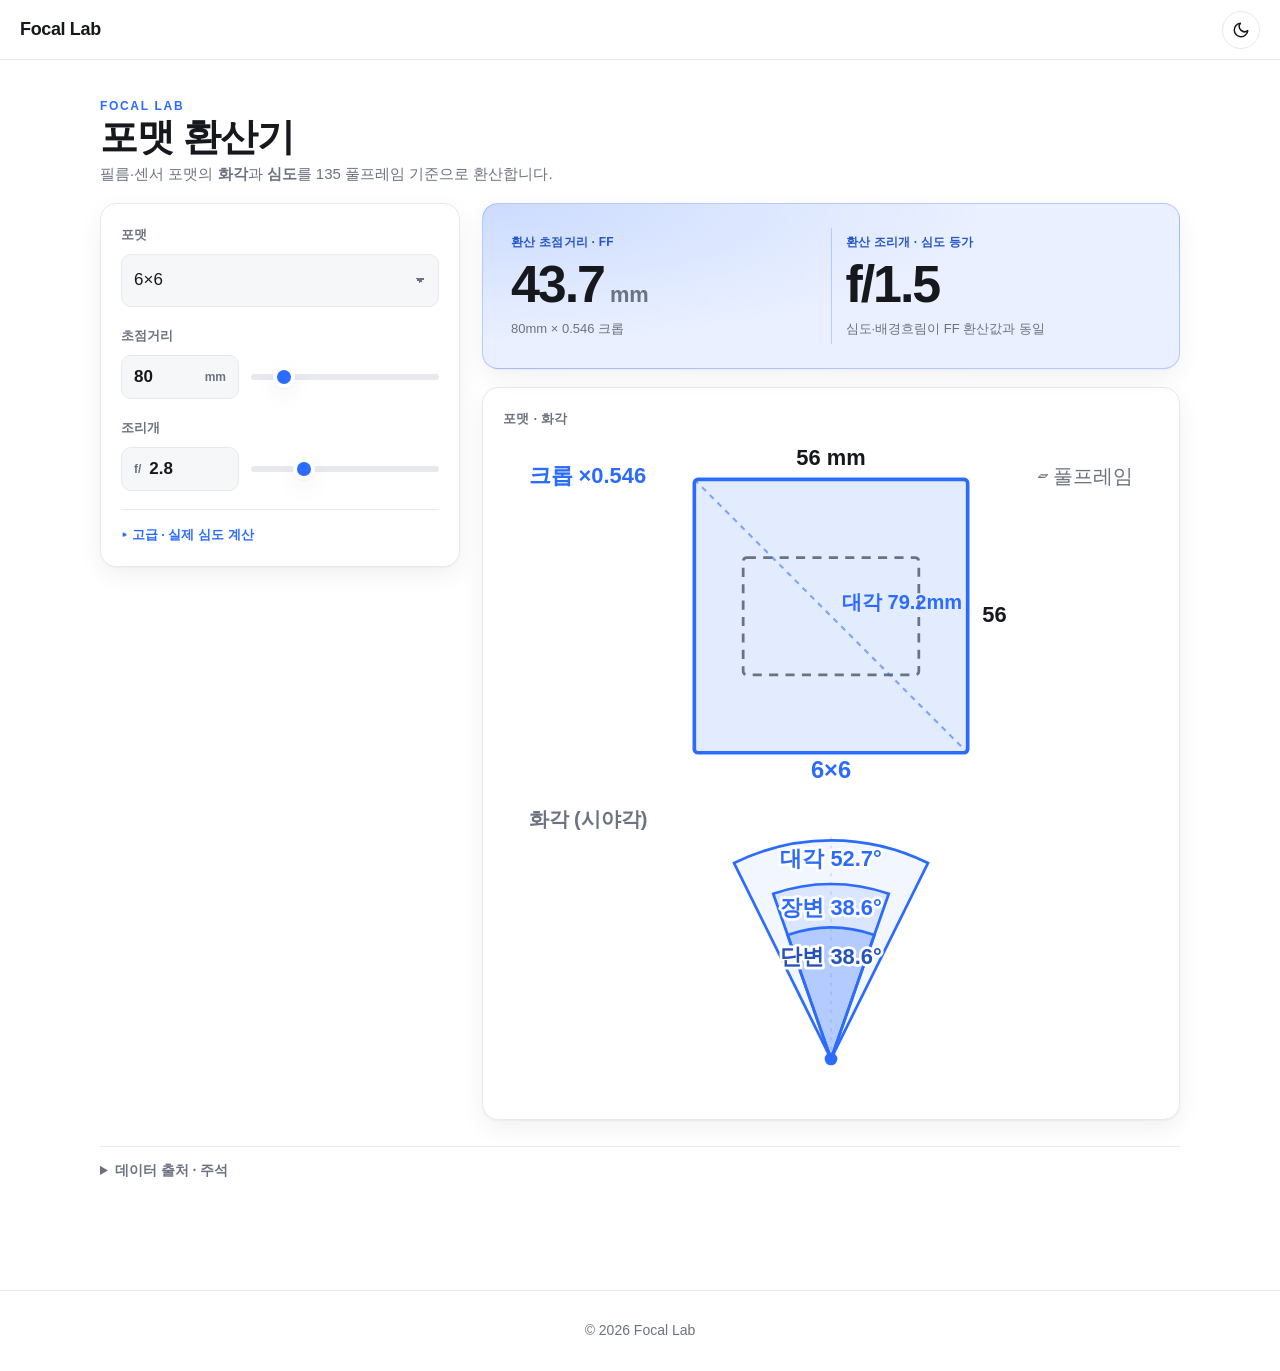
==== index.html @ 154522a1 "Focal Lab: initial standalone app 카메라 포맷별 화각/심도 환산기. photologs에서 독립 저장소로 분리. 순수 정적, GitHub Pages 루트 " ====
<!DOCTYPE html>
<html lang="ko">
<head>
  <meta charset="UTF-8">
  <meta name="viewport" content="width=device-width, initial-scale=1">
  <title>Focal Lab · 포맷 환산기</title>
  <meta name="description" content="Focal Lab — 필름·센서 포맷의 화각과 심도를 135 풀프레임 기준으로 환산하는 사진가용 계산기">
  <link rel="stylesheet" href="shared/style.css">
  <link rel="stylesheet" href="src/app.css">
  <script src="shared/theme.js"></script>
</head>
<body>
  <script src="shared/nav.js" data-home="./" data-brand="Focal Lab"></script>

  <main class="wrap wrap--wide app">
    <header class="app__intro">
      <p class="app__kicker">Focal Lab</p>
      <h1>포맷 환산기</h1>
      <p>필름·센서 포맷의 <strong>화각</strong>과 <strong>심도</strong>를 135 풀프레임 기준으로 환산합니다.</p>
    </header>

    <div class="app__grid">
      <!-- 입력 (모바일에서는 하단 고정 시트) -->
      <section class="panel sticky inputs" id="inputs">
        <button class="sheet-handle" id="sheet-handle" type="button" aria-expanded="true" aria-controls="inputs">
          <span class="sheet-handle__grip" aria-hidden="true"></span>
          <span class="sheet-handle__summary" id="sheet-summary">입력값 조절</span>
          <span class="sheet-handle__chevron" aria-hidden="true">▾</span>
        </button>

        <div class="sheet-body">
          <div class="field">
            <label for="format">포맷</label>
            <select id="format" aria-label="포맷 선택"></select>
            <div class="hint" id="format-note"></div>
          </div>

          <div class="field">
            <label for="focal">초점거리</label>
            <div class="combo">
              <span class="input-unit" data-unit="mm">
                <input type="text" id="focal" inputmode="decimal" value="80" aria-label="초점거리 입력">
              </span>
              <input type="range" id="focal-range" min="1" max="600" step="1" value="80" aria-label="초점거리 슬라이더">
            </div>
          </div>

          <div class="field">
            <label for="fnumber">조리개</label>
            <div class="combo">
              <span class="input-unit input-unit--prefix" data-unit="f/">
                <input type="text" id="fnumber" inputmode="decimal" value="2.8" list="stops" aria-label="조리개 입력">
              </span>
              <input type="range" id="fnumber-range" min="0" max="12" step="1" value="3" aria-label="조리개 슬라이더">
            </div>
            <datalist id="stops">
              <option value="1.0"></option><option value="1.4"></option><option value="2.0"></option>
              <option value="2.8"></option><option value="4.0"></option><option value="5.6"></option>
              <option value="8"></option><option value="11"></option><option value="16"></option>
              <option value="22"></option><option value="32"></option><option value="45"></option>
              <option value="64"></option>
            </datalist>
          </div>

          <details class="advanced" id="advanced">
            <summary>고급 · 실제 심도 계산</summary>
            <div class="field">
              <label for="distance">초점 맞춘 거리</label>
              <div class="combo">
                <span class="input-unit" data-unit="m">
                  <input type="text" id="distance" inputmode="decimal" value="3" aria-label="초점 거리 입력">
                </span>
                <input type="range" id="distance-range" min="0.1" max="50" step="0.1" value="3" aria-label="초점 거리 슬라이더">
              </div>
              <div class="hint" id="coc-hint"></div>
            </div>
          </details>
        </div>
      </section>

      <!-- 결과 -->
      <section class="results">
        <section class="result-hero" id="result-hero" aria-live="polite">
          <div class="result-hero__item">
            <span class="result-hero__label"><span class="lbl-long">환산 초점거리 · FF</span><span class="lbl-short">환산 초점·FF</span></span>
            <span class="result-hero__value" id="r-focal">—</span>
            <span class="result-hero__sub" id="r-focal-sub"></span>
          </div>
          <div class="result-hero__divider" aria-hidden="true"></div>
          <div class="result-hero__item">
            <span class="result-hero__label"><span class="lbl-long">환산 조리개 · 심도 등가</span><span class="lbl-short">환산 심도</span></span>
            <span class="result-hero__value" id="r-aperture">—</span>
            <span class="result-hero__sub" id="r-aperture-sub"></span>
          </div>
        </section>

        <div class="panel">
          <p class="panel__title">포맷 · 화각 <span id="est-flag"></span></p>
          <svg class="viz" id="viz" viewBox="0 0 360 360" role="img" aria-label="포맷 프레임 비교와 화각 시각화"></svg>
        </div>

        <div class="panel" id="dof-panel" hidden>
          <p class="panel__title">실제 심도 · 초점 <span id="dof-dist"></span></p>
          <div class="rows">
            <div class="row"><span class="row__k">과초점 거리</span><span class="row__v" id="r-hyper">—</span></div>
            <div class="row"><span class="row__k">근점 (선명 시작)</span><span class="row__v" id="r-near">—</span></div>
            <div class="row"><span class="row__k">원점 (선명 끝)</span><span class="row__v" id="r-far">—</span></div>
            <div class="row"><span class="row__k">심도 폭</span><span class="row__v" id="r-depth">—</span></div>
          </div>
          <div class="hint" style="margin-top:10px">착란원(CoC) <span id="r-coc"></span> · 포맷 대각÷1500 기준</div>
        </div>
      </section>
    </div>

    <details class="notes">
      <summary>데이터 출처 · 주석</summary>
      <ul id="notes-list"></ul>
    </details>
  </main>

  <script src="src/convert.js"></script>
  <script src="src/formats.js"></script>
  <script src="src/app.js"></script>
</body>
</html>
---- shared/style.css ----
/* photologs — shared styles
   화이트 톤 기본 + 다크모드(data-theme="dark") 토큰. 빌드 없음, 순수 CSS. */

/* ---------- 디자인 토큰 ---------- */
:root {
  --bg: #ffffff;
  --surface: #ffffff;
  --surface-2: #f6f7f9;
  --text: #16181d;
  --muted: #6b7280;
  --border: #e7e9ee;
  --accent: #2b6cff;
  --accent-soft: #eaf0ff;
  --shadow: 0 1px 2px rgba(16, 24, 40, .04), 0 8px 24px rgba(16, 24, 40, .06);
  --shadow-lg: 0 12px 40px rgba(16, 24, 40, .16);
  --radius: 16px;
  --radius-sm: 10px;
  --maxw: 820px;
  --maxw-wide: 1120px;
  --header-h: 60px;
  --font: -apple-system, BlinkMacSystemFont, "Segoe UI", "Apple SD Gothic Neo",
          "Pretendard", Roboto, "Helvetica Neue", "Noto Sans KR", sans-serif;
  --ease: cubic-bezier(.22, .61, .36, 1);
  color-scheme: light;
}

:root[data-theme="dark"] {
  --bg: #0d0f14;
  --surface: #14171e;
  --surface-2: #1a1e27;
  --text: #e8eaf0;
  --muted: #9aa3b2;
  --border: #262b36;
  --accent: #6f9bff;
  --accent-soft: #1a2336;
  --shadow: 0 1px 2px rgba(0, 0, 0, .3), 0 8px 24px rgba(0, 0, 0, .35);
  --shadow-lg: 0 12px 40px rgba(0, 0, 0, .5);
  color-scheme: dark;
}

/* ---------- 리셋 / 기본 ---------- */
* { box-sizing: border-box; }

html { scroll-behavior: smooth; }

body {
  margin: 0;
  background: var(--bg);
  color: var(--text);
  font-family: var(--font);
  font-size: 17px;
  line-height: 1.7;
  -webkit-font-smoothing: antialiased;
  transition: background .35s var(--ease), color .35s var(--ease);
}

img { max-width: 100%; display: block; }

a { color: var(--accent); text-decoration: none; }
a:hover { text-decoration: underline; }

/* ---------- 헤더 (nav.js 주입) ---------- */
.site-header {
  position: sticky;
  top: 0;
  z-index: 50;
  height: var(--header-h);
  display: flex;
  align-items: center;
  gap: 16px;
  padding: 0 20px;
  background: color-mix(in srgb, var(--bg) 78%, transparent);
  backdrop-filter: saturate(160%) blur(12px);
  -webkit-backdrop-filter: saturate(160%) blur(12px);
  border-bottom: 1px solid var(--border);
}

.site-header__brand {
  font-weight: 700;
  letter-spacing: -.02em;
  font-size: 18px;
  color: var(--text);
}
.site-header__brand:hover { text-decoration: none; opacity: .8; }

.site-header__spacer { flex: 1; }

.site-header__back {
  font-size: 14px;
  color: var(--muted);
}

/* 테마 토글 버튼 */
.theme-toggle {
  display: inline-grid;
  place-items: center;
  width: 38px;
  height: 38px;
  border: 1px solid var(--border);
  border-radius: 999px;
  background: var(--surface);
  color: var(--text);
  cursor: pointer;
  transition: background .25s var(--ease), border-color .25s var(--ease), transform .15s var(--ease);
}
.theme-toggle:hover { background: var(--surface-2); }
.theme-toggle:active { transform: scale(.92); }
.theme-toggle svg { width: 18px; height: 18px; }
.theme-toggle .icon-sun { display: none; }
:root[data-theme="dark"] .theme-toggle .icon-sun { display: block; }
:root[data-theme="dark"] .theme-toggle .icon-moon { display: none; }

/* ---------- 레이아웃 컨테이너 ---------- */
.wrap { max-width: var(--maxw); margin: 0 auto; padding: 0 20px; }
.wrap--wide { max-width: var(--maxw-wide); }

/* ---------- 메인(블로그) 히어로 ---------- */
.hero {
  text-align: center;
  padding: 72px 20px 36px;
}
.hero h1 {
  font-size: clamp(32px, 6vw, 52px);
  line-height: 1.1;
  letter-spacing: -.03em;
  margin: 0 0 12px;
}
.hero p { color: var(--muted); margin: 0; font-size: 18px; }

/* ---------- 태그 필터 ---------- */
.filters {
  display: flex;
  flex-wrap: wrap;
  gap: 8px;
  justify-content: center;
  padding: 8px 20px 28px;
}
.chip {
  border: 1px solid var(--border);
  background: var(--surface);
  color: var(--muted);
  padding: 6px 14px;
  border-radius: 999px;
  font-size: 14px;
  cursor: pointer;
  transition: all .2s var(--ease);
}
.chip:hover { color: var(--text); border-color: var(--text); }
.chip.is-active {
  background: var(--accent);
  border-color: var(--accent);
  color: #fff;
}

/* ---------- 카드 그리드 ---------- */
.grid {
  display: grid;
  grid-template-columns: repeat(auto-fill, minmax(300px, 1fr));
  gap: 22px;
  padding: 8px 0 80px;
}

.card {
  display: flex;
  flex-direction: column;
  background: var(--surface);
  border: 1px solid var(--border);
  border-radius: var(--radius);
  overflow: hidden;
  box-shadow: var(--shadow);
  transition: transform .3s var(--ease), box-shadow .3s var(--ease), border-color .3s var(--ease);
}
.card:hover {
  transform: translateY(-4px);
  box-shadow: var(--shadow-lg);
}
.card a { color: inherit; }
.card a:hover { text-decoration: none; }

.card__cover {
  aspect-ratio: 16 / 10;
  width: 100%;
  object-fit: cover;
  background: var(--surface-2);
  transition: transform .5s var(--ease);
}
.card:hover .card__cover { transform: scale(1.04); }
.card__media { overflow: hidden; }

.card__body { padding: 18px 18px 20px; }
.card__meta { font-size: 13px; color: var(--muted); margin-bottom: 6px; }
.card__title {
  font-size: 20px; font-weight: 700; letter-spacing: -.02em;
  margin: 0 0 8px; line-height: 1.3;
}
.card__excerpt { color: var(--muted); font-size: 15px; margin: 0 0 14px; }
.card__tags { display: flex; flex-wrap: wrap; gap: 6px; }
.tag {
  font-size: 12px; color: var(--accent);
  background: var(--accent-soft);
  padding: 3px 9px; border-radius: 999px;
}

.empty {
  text-align: center; color: var(--muted);
  padding: 60px 20px;
}

/* ---------- 글(아티클) 페이지 ---------- */
.article { padding: 8px 0 96px; }

.article__header { padding: 40px 0 28px; }
.article__title {
  font-size: clamp(30px, 5vw, 46px);
  line-height: 1.12; letter-spacing: -.03em; margin: 0 0 14px;
}
.article__meta {
  display: flex; flex-wrap: wrap; align-items: center; gap: 10px;
  color: var(--muted); font-size: 15px;
}
.article__cover {
  width: 100%; border-radius: var(--radius);
  margin: 8px 0 36px; box-shadow: var(--shadow);
}

/* 마크다운 본문 타이포그래피 */
.prose { font-size: 17px; }
.prose > * + * { margin-top: 1.1em; }
.prose h2 {
  font-size: 26px; letter-spacing: -.02em; margin-top: 2em;
  padding-bottom: .3em; border-bottom: 1px solid var(--border);
}
.prose h3 { font-size: 21px; letter-spacing: -.01em; margin-top: 1.6em; }
.prose p { margin: 1.1em 0; }
.prose img { border-radius: var(--radius-sm); margin: 1.6em auto; box-shadow: var(--shadow); cursor: zoom-in; }
.prose a { text-decoration: underline; text-underline-offset: 3px; }
.prose blockquote {
  margin: 1.6em 0; padding: 4px 20px;
  border-left: 3px solid var(--accent);
  color: var(--muted); font-style: italic;
}
.prose code {
  background: var(--surface-2); padding: .15em .4em;
  border-radius: 6px; font-size: .9em;
}
.prose pre {
  background: var(--surface-2); padding: 16px 18px;
  border-radius: var(--radius-sm); overflow-x: auto; font-size: 14px;
}
.prose pre code { background: none; padding: 0; }
.prose ul, .prose ol { padding-left: 1.4em; }
.prose hr { border: none; border-top: 1px solid var(--border); margin: 2.4em 0; }

/* ---------- 갤러리 (```gallery 변환) ---------- */
.gallery {
  display: grid;
  grid-template-columns: repeat(auto-fill, minmax(180px, 1fr));
  gap: 10px;
  margin: 1.8em 0;
}
.gallery img {
  margin: 0; width: 100%; height: 100%;
  aspect-ratio: 1 / 1; object-fit: cover;
  border-radius: var(--radius-sm); cursor: zoom-in;
  box-shadow: none;
  transition: transform .3s var(--ease), filter .3s var(--ease);
}
.gallery img:hover { transform: scale(1.02); filter: brightness(1.05); }

/* ---------- 라이트박스 ---------- */
.lightbox {
  position: fixed; inset: 0; z-index: 100;
  display: grid; place-items: center;
  background: rgba(8, 10, 14, .86);
  backdrop-filter: blur(6px);
  opacity: 0; pointer-events: none;
  transition: opacity .3s var(--ease);
  cursor: zoom-out;
}
.lightbox.is-open { opacity: 1; pointer-events: auto; }
.lightbox img {
  max-width: 92vw; max-height: 90vh;
  border-radius: 8px; box-shadow: var(--shadow-lg);
  transform: scale(.96); transition: transform .3s var(--ease);
}
.lightbox.is-open img { transform: scale(1); }

/* ---------- 스크롤 리빌 ---------- */
.reveal {
  opacity: 0; transform: translateY(16px);
  transition: opacity .6s var(--ease), transform .6s var(--ease);
}
.reveal.is-visible { opacity: 1; transform: none; }
@media (prefers-reduced-motion: reduce) {
  .reveal { opacity: 1; transform: none; transition: none; }
  html { scroll-behavior: auto; }
}

/* ---------- 푸터 ---------- */
.site-footer {
  border-top: 1px solid var(--border);
  padding: 28px 20px;
  text-align: center; color: var(--muted); font-size: 14px;
}

/* ---------- 반응형 ---------- */
@media (max-width: 640px) {
  body { font-size: 16px; }
  .hero { padding: 48px 20px 24px; }
  .grid { grid-template-columns: 1fr; }
}
---- src/app.css ----
/* Focal Lab — 앱 전용 스타일. 공유 토큰(var())을 재사용해 다크모드 자동 대응. */

.app { padding: 28px 20px 96px; }

.app__intro { padding: 10px 0 18px; }
.app__intro .app__kicker {
  margin: 0 0 2px; font-size: 12px; font-weight: 700; letter-spacing: .14em;
  text-transform: uppercase; color: var(--accent);
}
.app__intro h1 {
  font-size: clamp(26px, 5vw, 38px); line-height: 1.1;
  letter-spacing: -.03em; margin: 0 0 4px;
}
.app__intro p { color: var(--muted); margin: 0; font-size: 15px; line-height: 1.45; }

/* 2단 레이아웃: 입력 / 결과 */
.app__grid {
  display: grid;
  grid-template-columns: minmax(280px, 360px) 1fr;
  gap: 22px;
  align-items: start;
}
@media (max-width: 760px) {
  .app__grid { display: block; }
}

.panel {
  background: var(--surface);
  border: 1px solid var(--border);
  border-radius: var(--radius);
  box-shadow: var(--shadow);
  padding: 20px;
}
.panel.sticky { position: sticky; top: calc(var(--header-h) + 14px); }

/* 모바일 시트 핸들 — 데스크톱에선 숨김 */
.sheet-handle { display: none; }
.sheet-body { display: block; }

.field { margin-bottom: 18px; }
.field:last-child { margin-bottom: 0; }
.field > label {
  display: block; font-size: 13px; font-weight: 700;
  color: var(--muted); margin-bottom: 8px; letter-spacing: .01em;
  transition: color .2s var(--ease);
}
.field:focus-within > label { color: var(--accent); }

/* 셀렉트 */
select {
  width: 100%; font: inherit; color: var(--text);
  background-color: var(--surface-2);
  border: 1.5px solid var(--border); border-radius: var(--radius-sm);
  padding: 11px 34px 11px 12px; min-height: 44px;
  -webkit-appearance: none; appearance: none;
  background-image: linear-gradient(45deg, transparent 50%, var(--muted) 50%), linear-gradient(135deg, var(--muted) 50%, transparent 50%);
  background-position: calc(100% - 18px) 50%, calc(100% - 13px) 50%;
  background-size: 5px 5px, 5px 5px; background-repeat: no-repeat;
  transition: border-color .2s var(--ease), box-shadow .2s var(--ease), background-color .2s var(--ease);
}
select:hover { border-color: color-mix(in srgb, var(--accent) 40%, var(--border)); }
select:focus {
  outline: none; border-color: var(--accent);
  box-shadow: 0 0 0 3px var(--accent-soft); background-color: var(--surface);
}

/* 숫자 + 슬라이더 한 줄 */
.combo { display: grid; grid-template-columns: 118px 1fr; gap: 12px; align-items: center; }

/* 숫자 입력 필드 — 래퍼가 테두리를 갖고 입력은 투명. 단위는 양옆에 정적(flex) 배치 */
.input-unit {
  display: flex; align-items: center; gap: 8px;
  background-color: var(--surface-2);
  border: 1.5px solid var(--border); border-radius: var(--radius-sm);
  padding: 0 12px; min-height: 44px;
  transition: border-color .2s var(--ease), box-shadow .2s var(--ease), background-color .2s var(--ease);
}
.input-unit:hover { border-color: color-mix(in srgb, var(--accent) 40%, var(--border)); }
.input-unit:focus-within {
  border-color: var(--accent); box-shadow: 0 0 0 3px var(--accent-soft); background-color: var(--surface);
}
.input-unit input {
  flex: 1 1 auto; min-width: 0; width: 100%;
  border: none; background: none; outline: none; padding: 0; min-height: 0;
  font: inherit; font-weight: 600; color: var(--text);
  font-variant-numeric: tabular-nums; text-align: left;
}
.input-unit input::-webkit-outer-spin-button,
.input-unit input::-webkit-inner-spin-button { -webkit-appearance: none; margin: 0; }
.input-unit input::-webkit-calendar-picker-indicator { display: none !important; }

/* 단위 라벨: 기본 = 접미(숫자 오른쪽), .input-unit--prefix = 접두(숫자 왼쪽) */
.input-unit::after, .input-unit--prefix::before {
  flex: none; font-size: 12px; font-weight: 700; color: var(--muted);
  transition: color .2s var(--ease);
}
.input-unit::after { content: attr(data-unit); }
.input-unit::before { display: none; }
.input-unit:focus-within::after { color: var(--accent); }
.input-unit--prefix::after { display: none; }
.input-unit--prefix::before { display: block; content: attr(data-unit); }
.input-unit--prefix:focus-within::before { color: var(--accent); }

input[type="range"] {
  width: 100%; -webkit-appearance: none; appearance: none;
  height: 6px; border-radius: 999px; outline: none; margin: 0; cursor: pointer;
  background: var(--border);
}
input[type="range"]::-webkit-slider-thumb {
  -webkit-appearance: none; width: 22px; height: 22px; border-radius: 50%;
  background: var(--accent); cursor: pointer; border: 4px solid var(--surface);
  box-shadow: var(--shadow); transition: transform .12s var(--ease);
}
input[type="range"]:active::-webkit-slider-thumb { transform: scale(1.15); }
input[type="range"]::-moz-range-thumb {
  width: 22px; height: 22px; border-radius: 50%; background: var(--accent);
  cursor: pointer; border: 4px solid var(--surface);
}
input[type="range"]:focus-visible::-webkit-slider-thumb { box-shadow: 0 0 0 4px var(--accent-soft); }

.advanced { margin-top: 6px; border-top: 1px solid var(--border); padding-top: 14px; }
.advanced > summary {
  cursor: pointer; font-size: 13px; font-weight: 600; color: var(--accent);
  list-style: none; user-select: none;
}
.advanced > summary::-webkit-details-marker { display: none; }
.advanced > summary::before { content: "▸ "; }
.advanced[open] > summary::before { content: "▾ "; }
.advanced .field { margin-top: 16px; }

.hint { font-size: 12px; color: var(--muted); margin-top: 6px; }

/* 결과 */
.results { display: flex; flex-direction: column; gap: 18px; }

/* 결과 히어로 — 최종 환산값. 화면에서 가장 먼저 인식되는 영역 */
.result-hero {
  position: relative;
  display: grid; grid-template-columns: 1fr auto 1fr; align-items: center;
  gap: 8px;
  padding: 24px 22px;
  border-radius: var(--radius);
  background:
    radial-gradient(120% 140% at 0% 0%, color-mix(in srgb, var(--accent) 16%, transparent), transparent 60%),
    var(--accent-soft);
  border: 1px solid color-mix(in srgb, var(--accent) 28%, transparent);
  box-shadow: var(--shadow);
  overflow: hidden;
}
.result-hero__item { min-width: 0; padding: 4px 6px; border-radius: 12px; transition: background .35s var(--ease); }
.result-hero__label {
  display: block; font-size: 12px; font-weight: 700; letter-spacing: .02em;
  color: color-mix(in srgb, var(--accent) 75%, var(--text)); margin-bottom: 6px;
}
.result-hero__value {
  display: block; font-size: clamp(34px, 7vw, 52px); font-weight: 800;
  letter-spacing: -.04em; line-height: 1; color: var(--text);
  font-variant-numeric: tabular-nums; transform-origin: left center;
}
.result-hero__value small { font-size: .42em; font-weight: 700; color: var(--muted); letter-spacing: 0; }
.result-hero__sub { display: block; font-size: 13px; color: var(--muted); margin-top: 8px; }
.result-hero__divider { width: 1px; align-self: stretch; background: color-mix(in srgb, var(--accent) 26%, transparent); }

/* 값 변경 강조: 카운트업과 함께 짧은 펄스 */
.result-hero__value.is-bump { animation: bump .42s var(--ease); }
.result-hero__item.is-bump { animation: flash .6s var(--ease); }
@keyframes bump {
  0% { transform: scale(1); } 35% { transform: scale(1.055); } 100% { transform: scale(1); }
}
@keyframes flash {
  0% { background: color-mix(in srgb, var(--accent) 24%, transparent); }
  100% { background: transparent; }
}
@media (prefers-reduced-motion: reduce) {
  .result-hero__value.is-bump, .result-hero__item.is-bump { animation: none; }
}

.lbl-short { display: none; }   /* 기본(데스크톱)은 긴 라벨 */

/* 모바일: 두 환산값을 한 줄에 나란히(컴팩트) — 히어로 높이를 줄여 프레임 비교 가시성 ↑ */
@media (max-width: 760px) {
  .lbl-long { display: none; }
  .lbl-short { display: inline; }

  .result-hero { grid-template-columns: 1fr auto 1fr; gap: 12px; padding: 16px 18px; align-items: center; }
  .result-hero__item {
    display: flex; flex-wrap: wrap; align-items: baseline; gap: 2px 8px; padding: 0;
  }
  .result-hero__label { font-size: 11px; margin: 0; }
  .result-hero__value { font-size: clamp(20px, 6vw, 26px); }
  .result-hero__value small { font-size: .5em; }
  .result-hero__sub { display: none; }
  .result-hero__divider { width: 1px; height: auto; align-self: stretch; }
}

.rows { display: grid; gap: 1px; background: var(--border); border-radius: var(--radius); overflow: hidden; border: 1px solid var(--border); }
.row {
  display: flex; justify-content: space-between; align-items: baseline; gap: 12px;
  background: var(--surface); padding: 12px 16px;
}
.row__k { color: var(--muted); font-size: 14px; }
.row__v { font-weight: 700; font-variant-numeric: tabular-nums; text-align: right; }
.row__v small { font-weight: 500; color: var(--muted); }

.panel__title { font-size: 13px; font-weight: 700; color: var(--muted); margin: 0 0 12px; letter-spacing: .02em; }

.badge-est {
  display: inline-block; font-size: 11px; font-weight: 700; color: var(--accent);
  background: var(--accent-soft); padding: 2px 8px; border-radius: 999px; margin-left: 8px;
  vertical-align: middle;
}

/* SVG 통합 시각화 (프레임 + 화각 부채꼴) */
.viz { width: 100%; display: block; }
.viz text { fill: var(--muted); font-size: 12px; font-family: var(--font); }

/* 프레임 */
.viz .v-frame-ff { fill: none; stroke: var(--muted); stroke-width: 1.5; stroke-dasharray: 5 4; }
.viz .v-frame-fmt { fill: color-mix(in srgb, var(--accent) 13%, transparent); stroke: var(--accent); stroke-width: 2; }
.viz .v-diag { stroke: color-mix(in srgb, var(--accent) 55%, transparent); stroke-width: 1.2; stroke-dasharray: 3 3; }
.viz .v-dim { fill: var(--text); font-size: 12px; font-weight: 600; }
.viz .v-diag-lbl { fill: var(--accent); font-size: 11px; font-weight: 600; }
.viz .v-name { fill: var(--accent); font-size: 13px; font-weight: 800; }
.viz .v-cap { fill: var(--muted); font-size: 11px; }
.viz .v-badge { fill: var(--accent); font-size: 12px; font-weight: 800; }

/* 화각 부채꼴 */
.viz .v-axis { stroke: var(--border); stroke-width: 1; stroke-dasharray: 2 3; }
.viz .v-fan { stroke: var(--accent); stroke-width: 1.5; }
.viz .v-fan-1 { fill: color-mix(in srgb, var(--accent) 22%, transparent); }
.viz .v-fan-2 { fill: color-mix(in srgb, var(--accent) 12%, transparent); }
.viz .v-fan-3 { fill: color-mix(in srgb, var(--accent) 6%, transparent); }
.viz .v-apex { fill: var(--accent); }
.viz .v-ang {
  font-size: 12px; font-weight: 700;
  paint-order: stroke; stroke: var(--surface); stroke-width: 3px; stroke-linejoin: round;
}
.viz .v-ang-1 { fill: color-mix(in srgb, var(--accent) 70%, var(--text)); }
.viz .v-ang-2 { fill: var(--accent); }
.viz .v-ang-3 { fill: var(--accent); }
.viz .v-sub { fill: var(--muted); font-size: 11px; font-weight: 700; }

/* 데이터 주석 */
.notes { margin-top: 26px; }
.notes > summary {
  cursor: pointer; font-weight: 600; color: var(--muted); font-size: 14px;
  padding: 12px 0; border-top: 1px solid var(--border);
}
.notes ul { color: var(--muted); font-size: 14px; line-height: 1.7; padding-left: 1.2em; }
.notes li { margin: 6px 0; }

/* ===== 모바일 하단 고정 시트 (파일 끝에 둬서 base 규칙을 확실히 override) ===== */
@media (max-width: 760px) {
  .app { padding-bottom: 84px; }            /* 접힌 시트 핸들 높이 확보 */

  /* 입력 패널 → 하단 고정 시트 (#inputs 로 .panel.sticky 보다 우선) */
  #inputs.panel {
    position: fixed; left: 0; right: 0; bottom: 0; top: auto; z-index: 60;
    margin: 0; padding: 0 18px;
    border: none; border-top: 1px solid var(--border);
    border-radius: 18px 18px 0 0;
    max-height: 70vh; overflow-y: auto; -webkit-overflow-scrolling: touch;
    background: var(--surface);
    box-shadow: 0 -12px 34px rgba(16, 24, 40, .18);
    transition: transform .32s var(--ease);
    padding-bottom: calc(20px + env(safe-area-inset-bottom));
  }
  :root[data-theme="dark"] #inputs.panel { box-shadow: 0 -12px 34px rgba(0, 0, 0, .5); }

  /* 접힘: 핸들만 노출 */
  #inputs.sheet-collapsed { transform: translateY(calc(100% - 64px)); }

  /* 핸들 (시트 상단 고정) — 가시성 강조 */
  #inputs .sheet-handle {
    display: flex; align-items: center; gap: 12px;
    position: sticky; top: 0; z-index: 1;
    width: 100%; min-height: 64px; padding: 16px 6px 12px;
    background: var(--surface); border: none; cursor: pointer;
    font: inherit; color: var(--text); text-align: left;
    transition: background .25s var(--ease);
  }
  /* 접힘 상태 → accent 톤으로 '탭하여 펼치기' 신호 강조 */
  #inputs.sheet-collapsed .sheet-handle { background: var(--accent-soft); }

  .sheet-handle__grip {
    position: absolute; top: 7px; left: 50%; transform: translateX(-50%);
    width: 52px; height: 5px; border-radius: 999px;
    background: var(--muted); opacity: .55;
  }
  #inputs.sheet-collapsed .sheet-handle__grip { background: var(--accent); opacity: .9; }

  .sheet-handle__summary {
    flex: 1; font-size: 15px; font-weight: 700; color: var(--text);
    overflow: hidden; text-overflow: ellipsis; white-space: nowrap;
  }
  #inputs.sheet-collapsed .sheet-handle__summary { color: var(--accent); }

  /* 셰브론 → 눈에 띄는 accent 원형 버튼 */
  .sheet-handle__chevron {
    flex: none; display: inline-grid; place-items: center;
    width: 36px; height: 36px; border-radius: 50%;
    background: var(--accent); color: #fff; font-size: 17px; line-height: 1;
    box-shadow: 0 3px 10px color-mix(in srgb, var(--accent) 45%, transparent);
    transition: transform .32s var(--ease);
  }
  #inputs.sheet-collapsed .sheet-handle__chevron { transform: rotate(180deg); }

  #inputs .sheet-body { padding: 4px 0 8px; }

  /* 시트 펼침(편집 중)엔 히어로 상단 고정 → 값 변화가 항상 보임 */
  .result-hero { position: sticky; top: calc(var(--header-h) + 10px); z-index: 5; }
  /* 시트 접힘 → 고정 해제, 전체 화면이 자연스럽게 스크롤 */
  .app:has(#inputs.sheet-collapsed) .result-hero { position: static; top: auto; }
}

@media (prefers-reduced-motion: reduce) {
  #inputs.panel, #inputs .sheet-handle, .sheet-handle__chevron { transition: none; }
}
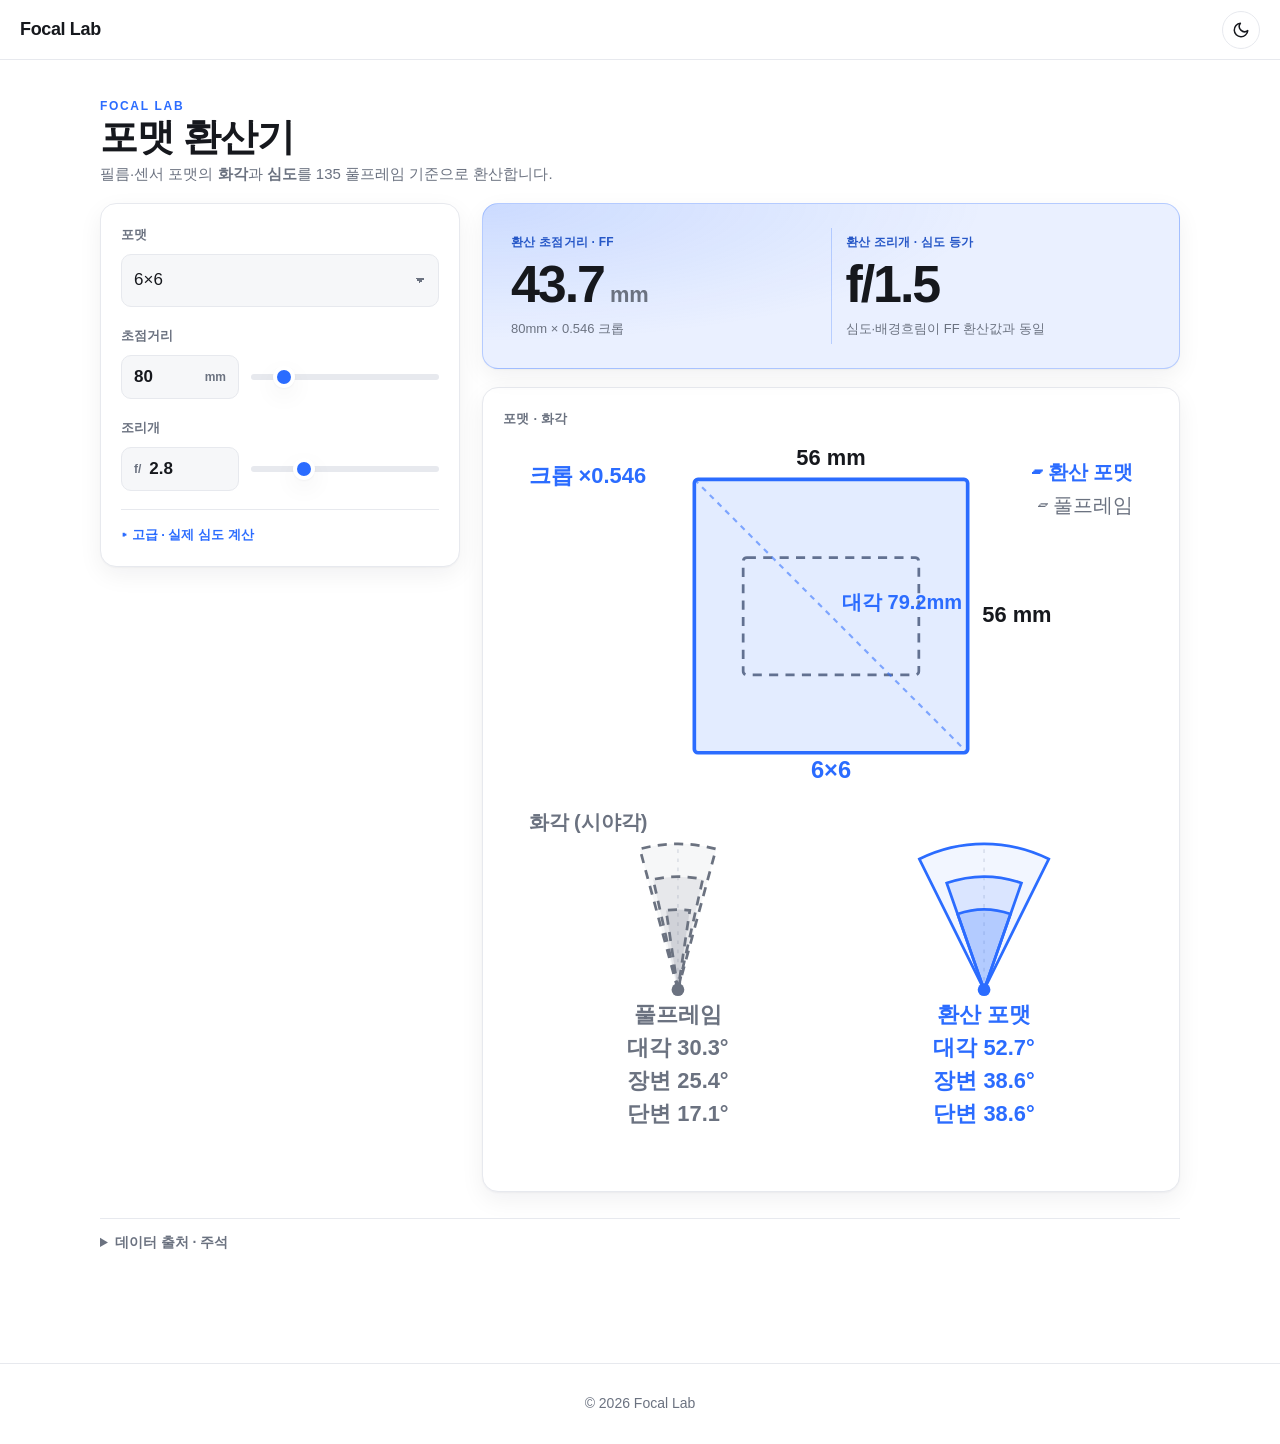
==== commit 61face76: "ui,ux개선" ====
--- a/index.html
+++ b/index.html
@@ -96,7 +96,7 @@
 
         <div class="panel">
           <p class="panel__title">포맷 · 화각 <span id="est-flag"></span></p>
-          <svg class="viz" id="viz" viewBox="0 0 360 360" role="img" aria-label="포맷 프레임 비교와 화각 시각화"></svg>
+          <svg class="viz" id="viz" viewBox="0 0 360 400" role="img" aria-label="포맷 프레임 비교와 화각 시각화"></svg>
         </div>
 
         <div class="panel" id="dof-panel" hidden>
@@ -121,5 +121,7 @@
   <script src="src/convert.js"></script>
   <script src="src/formats.js"></script>
   <script src="src/app.js"></script>
+  <script data-goatcounter="https://flatwhite-ice-focal-lab.goatcounter.com/count"
+          async src="//gc.zgo.at/count.js"></script>
 </body>
 </html>
--- a/src/app.css
+++ b/src/app.css
@@ -222,6 +222,7 @@
 .viz .v-diag-lbl { fill: var(--accent); font-size: 11px; font-weight: 600; }
 .viz .v-name { fill: var(--accent); font-size: 13px; font-weight: 800; }
 .viz .v-cap { fill: var(--muted); font-size: 11px; }
+.viz .v-cap-fmt { fill: var(--accent); font-size: 11px; font-weight: 700; }
 .viz .v-badge { fill: var(--accent); font-size: 12px; font-weight: 800; }
 
 /* 화각 부채꼴 */
@@ -239,6 +240,18 @@
 .viz .v-ang-2 { fill: var(--accent); }
 .viz .v-ang-3 { fill: var(--accent); }
 .viz .v-sub { fill: var(--muted); font-size: 11px; font-weight: 700; }
+
+/* 풀프레임 부채꼴 — 회색 점선 (상단 FF 프레임과 톤 일치) */
+.viz .v-fan-ff { stroke: var(--muted); stroke-width: 1.5; stroke-dasharray: 5 4; }
+.viz .v-fan-ff-1 { fill: color-mix(in srgb, var(--muted) 18%, transparent); }
+.viz .v-fan-ff-2 { fill: color-mix(in srgb, var(--muted) 11%, transparent); }
+.viz .v-fan-ff-3 { fill: color-mix(in srgb, var(--muted) 6%, transparent); }
+.viz .v-ang-ff { fill: var(--muted); }
+.viz .v-apex-ff { fill: var(--muted); }
+
+/* 부채꼴 제목 */
+.viz .v-fan-title-fmt { fill: var(--accent); font-size: 12px; font-weight: 800; }
+.viz .v-fan-title-ff { fill: var(--muted); font-size: 12px; font-weight: 800; }
 
 /* 데이터 주석 */
 .notes { margin-top: 26px; }
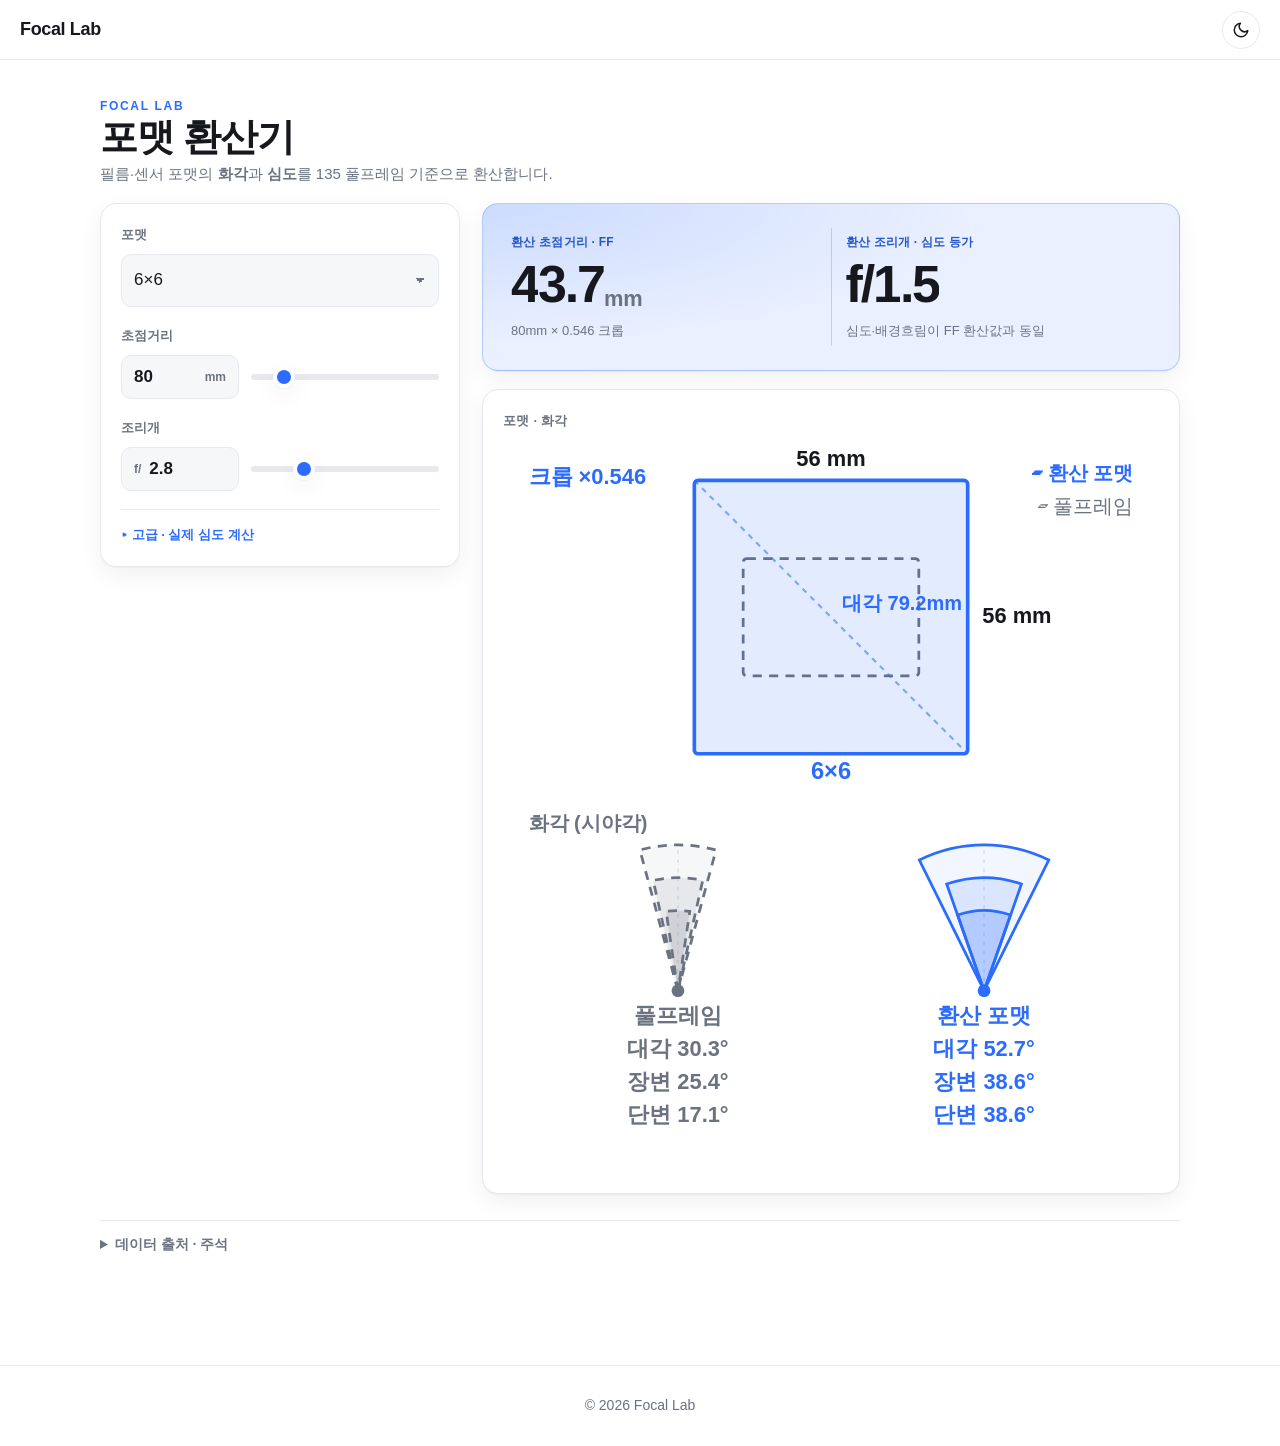
==== commit fb5d92da: "feature localstorage added." ====
--- a/index.html
+++ b/index.html
@@ -7,7 +7,7 @@
   <meta name="description" content="Focal Lab — 필름·센서 포맷의 화각과 심도를 135 풀프레임 기준으로 환산하는 사진가용 계산기">
   <link rel="stylesheet" href="shared/style.css">
   <link rel="stylesheet" href="src/app.css">
-  <script src="shared/theme.js"></script>
+  <script src="shared/theme.js" data-storage-key="focal-lab-theme" data-migrate-from="photologs-theme"></script>
 </head>
 <body>
   <script src="shared/nav.js" data-home="./" data-brand="Focal Lab"></script>
--- a/src/app.css
+++ b/src/app.css
@@ -153,11 +153,20 @@
   color: color-mix(in srgb, var(--accent) 75%, var(--text)); margin-bottom: 6px;
 }
 .result-hero__value {
-  display: block; font-size: clamp(34px, 7vw, 52px); font-weight: 800;
+  display: inline-flex; align-items: flex-end; white-space: nowrap;  /* nowrap: 100+ 줄바꿈 방지 */
+  font-size: clamp(34px, 7vw, 52px); font-weight: 800;
   letter-spacing: -.04em; line-height: 1; color: var(--text);
   font-variant-numeric: tabular-nums; transform-origin: left center;
 }
 .result-hero__value small { font-size: .42em; font-weight: 700; color: var(--muted); letter-spacing: 0; }
+
+/* 숫자 오도미터 — 자릿수별 세로 롤링 */
+.odo { display: inline-flex; align-items: flex-end; }
+.odo-d { display: inline-block; overflow: hidden; height: 1em; }     /* 한 자리 창 */
+.odo-r { display: block; transition: transform .42s cubic-bezier(.16, 1, .3, 1); will-change: transform; }
+.odo-r > b { display: block; height: 1em; line-height: 1; font-weight: inherit; font-style: normal; text-align: center; font-variant-numeric: tabular-nums; }
+.odo-s { display: inline-block; }                                    /* 소수점·접두 등 비롤링 */
+@media (prefers-reduced-motion: reduce) { .odo-r { transition: none; } }
 .result-hero__sub { display: block; font-size: 13px; color: var(--muted); margin-top: 8px; }
 .result-hero__divider { width: 1px; align-self: stretch; background: color-mix(in srgb, var(--accent) 26%, transparent); }
 
@@ -273,7 +282,9 @@
     border: none; border-top: 1px solid var(--border);
     border-radius: 18px 18px 0 0;
     max-height: 70vh; overflow-y: auto; -webkit-overflow-scrolling: touch;
-    background: var(--surface);
+    background: color-mix(in srgb, var(--surface) 30%, transparent);   /* 70% 투명 — 뒤 화각·포맷 도형이 잘 비치도록 */
+    backdrop-filter: blur(5px);
+    -webkit-backdrop-filter: blur(5px);                                /* iOS Safari */
     box-shadow: 0 -12px 34px rgba(16, 24, 40, .18);
     transition: transform .32s var(--ease);
     padding-bottom: calc(20px + env(safe-area-inset-bottom));
@@ -288,7 +299,7 @@
     display: flex; align-items: center; gap: 12px;
     position: sticky; top: 0; z-index: 1;
     width: 100%; min-height: 64px; padding: 16px 6px 12px;
-    background: var(--surface); border: none; cursor: pointer;
+    background: color-mix(in srgb, var(--surface) 30%, transparent); border: none; cursor: pointer;
     font: inherit; color: var(--text); text-align: left;
     transition: background .25s var(--ease);
   }
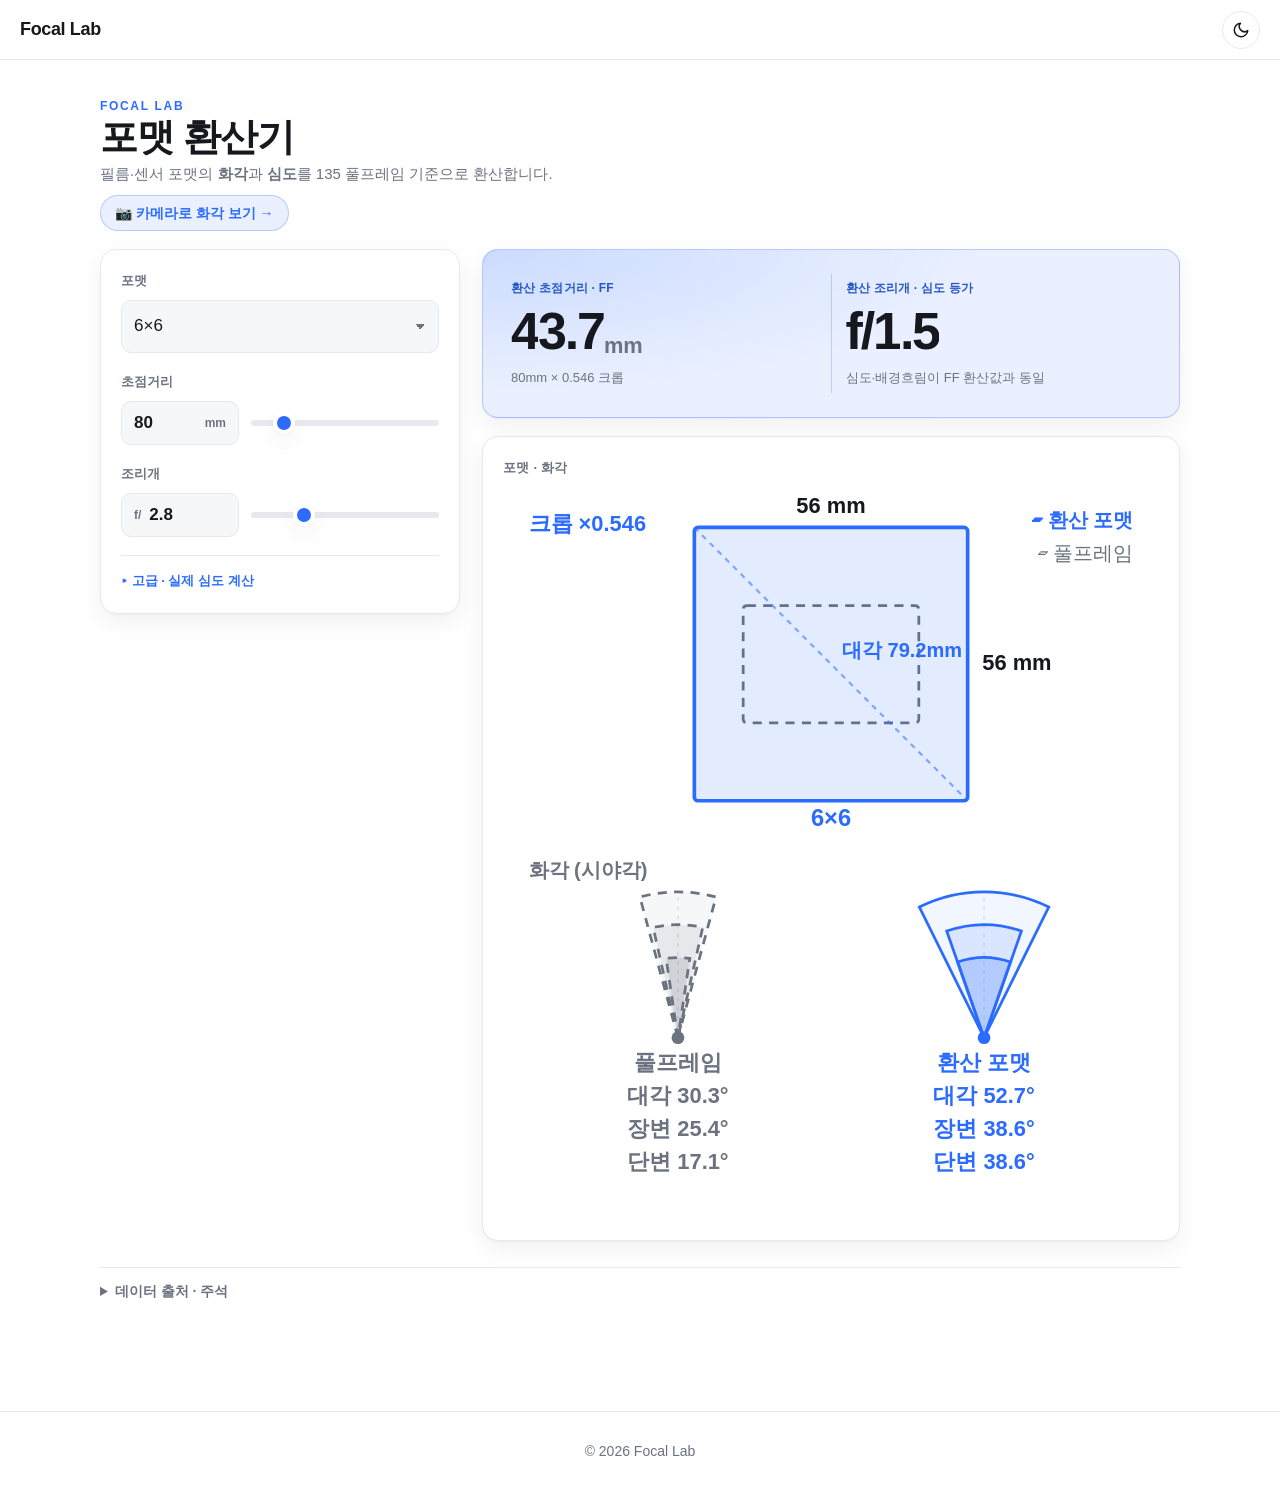
==== commit efb226e7: "realtime camera" ====
--- a/index.html
+++ b/index.html
@@ -17,6 +17,7 @@
       <p class="app__kicker">Focal Lab</p>
       <h1>포맷 환산기</h1>
       <p>필름·센서 포맷의 <strong>화각</strong>과 <strong>심도</strong>를 135 풀프레임 기준으로 환산합니다.</p>
+      <p class="app__cta"><a href="camera.html">📷 카메라로 화각 보기 →</a></p>
     </header>
 
     <div class="app__grid">
--- a/src/app.css
+++ b/src/app.css
@@ -12,6 +12,13 @@
   letter-spacing: -.03em; margin: 0 0 4px;
 }
 .app__intro p { color: var(--muted); margin: 0; font-size: 15px; line-height: 1.45; }
+.app__intro .app__cta { margin-top: 10px; }
+.app__intro .app__cta a {
+  display: inline-block; font-size: 14px; font-weight: 700; color: var(--accent);
+  background: var(--accent-soft); padding: 7px 14px; border-radius: 999px;
+  border: 1px solid color-mix(in srgb, var(--accent) 28%, transparent);
+}
+.app__intro .app__cta a:hover { text-decoration: none; background: color-mix(in srgb, var(--accent) 18%, var(--accent-soft)); }
 
 /* 2단 레이아웃: 입력 / 결과 */
 .app__grid {
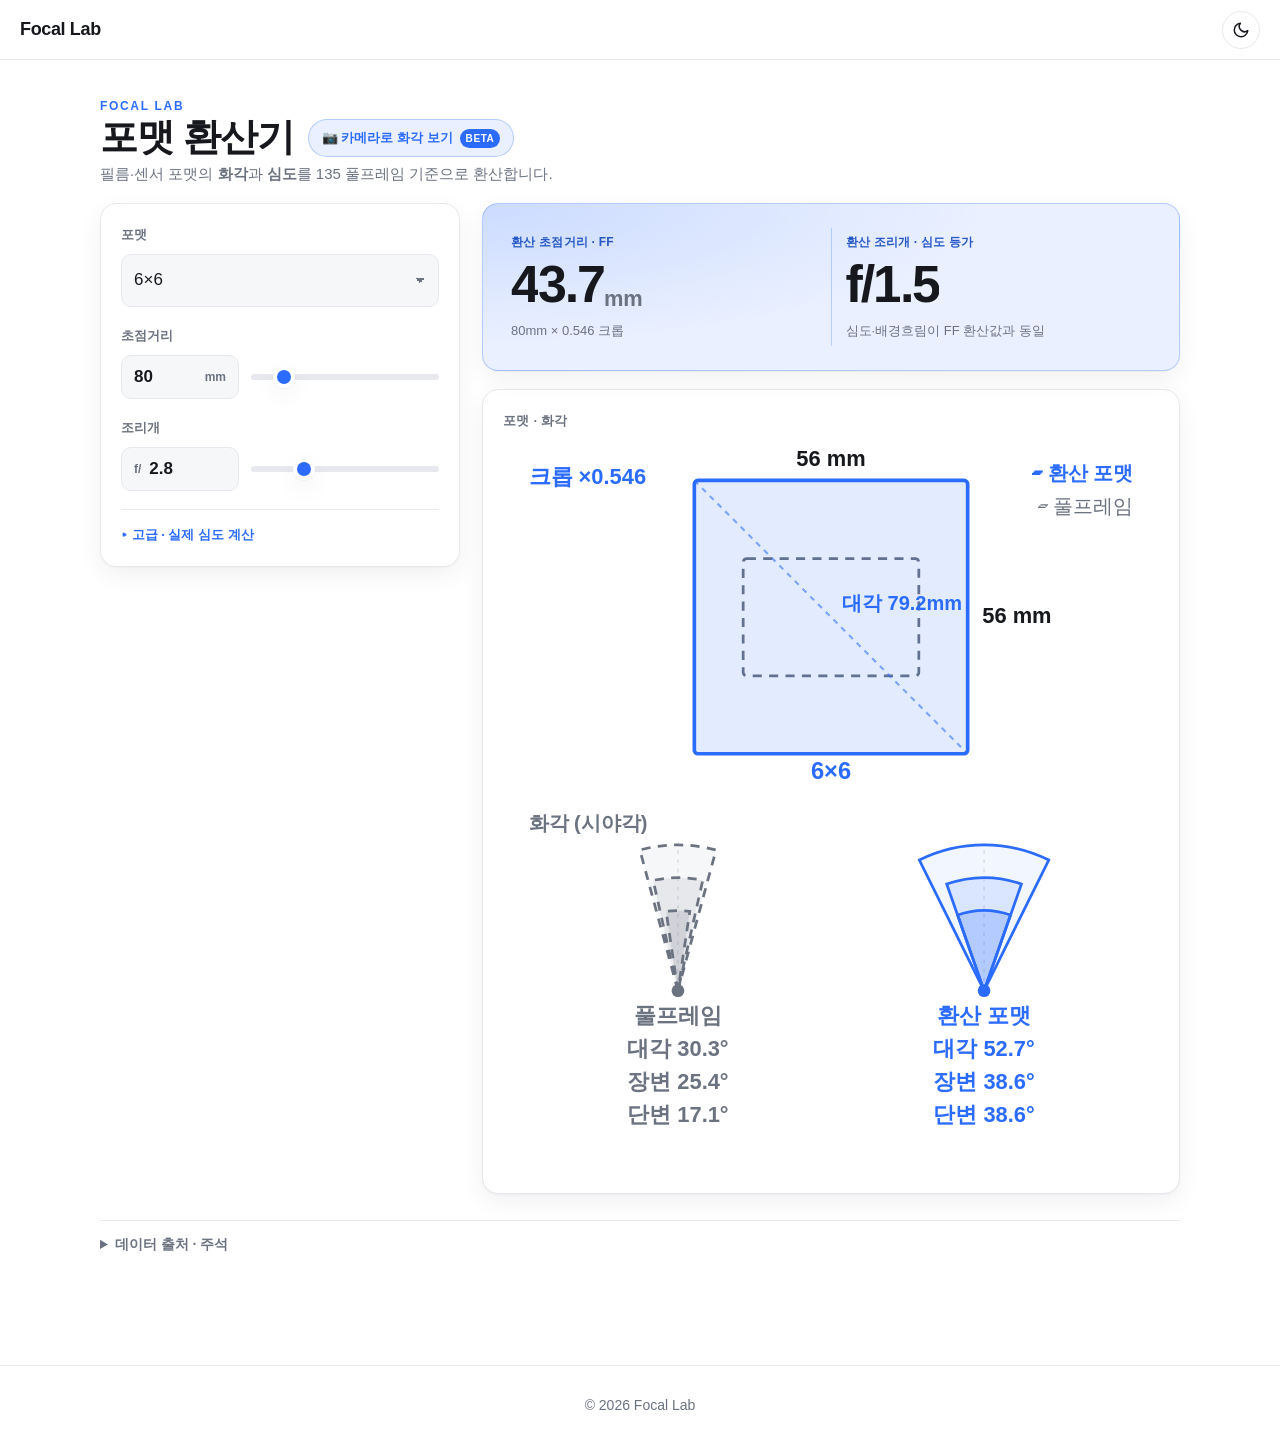
==== commit 30c3a0f9: "realtime camera" ====
--- a/index.html
+++ b/index.html
@@ -15,9 +15,11 @@
   <main class="wrap wrap--wide app">
     <header class="app__intro">
       <p class="app__kicker">Focal Lab</p>
-      <h1>포맷 환산기</h1>
+      <div class="app__titlerow">
+        <h1>포맷 환산기</h1>
+        <a class="app__cta" href="camera.html">📷 카메라로 화각 보기 <span class="app__beta">beta</span></a>
+      </div>
       <p>필름·센서 포맷의 <strong>화각</strong>과 <strong>심도</strong>를 135 풀프레임 기준으로 환산합니다.</p>
-      <p class="app__cta"><a href="camera.html">📷 카메라로 화각 보기 →</a></p>
     </header>
 
     <div class="app__grid">
--- a/src/app.css
+++ b/src/app.css
@@ -12,13 +12,23 @@
   letter-spacing: -.03em; margin: 0 0 4px;
 }
 .app__intro p { color: var(--muted); margin: 0; font-size: 15px; line-height: 1.45; }
-.app__intro .app__cta { margin-top: 10px; }
-.app__intro .app__cta a {
-  display: inline-block; font-size: 14px; font-weight: 700; color: var(--accent);
-  background: var(--accent-soft); padding: 7px 14px; border-radius: 999px;
+
+/* 타이틀 옆 카메라 진입 버튼 */
+.app__titlerow {
+  display: flex; align-items: center; flex-wrap: wrap; gap: 8px 14px; margin: 0 0 4px;
+}
+.app__titlerow h1 { margin: 0; }
+.app__cta {
+  display: inline-flex; align-items: center; gap: 7px;
+  font-size: 13px; font-weight: 700; color: var(--accent);
+  background: var(--accent-soft); padding: 7px 13px; border-radius: 999px;
   border: 1px solid color-mix(in srgb, var(--accent) 28%, transparent);
 }
-.app__intro .app__cta a:hover { text-decoration: none; background: color-mix(in srgb, var(--accent) 18%, var(--accent-soft)); }
+.app__cta:hover { text-decoration: none; background: color-mix(in srgb, var(--accent) 18%, var(--accent-soft)); }
+.app__beta {
+  font-size: 10px; font-weight: 800; letter-spacing: .06em; text-transform: uppercase;
+  color: #fff; background: var(--accent); padding: 1px 6px; border-radius: 999px;
+}
 
 /* 2단 레이아웃: 입력 / 결과 */
 .app__grid {
